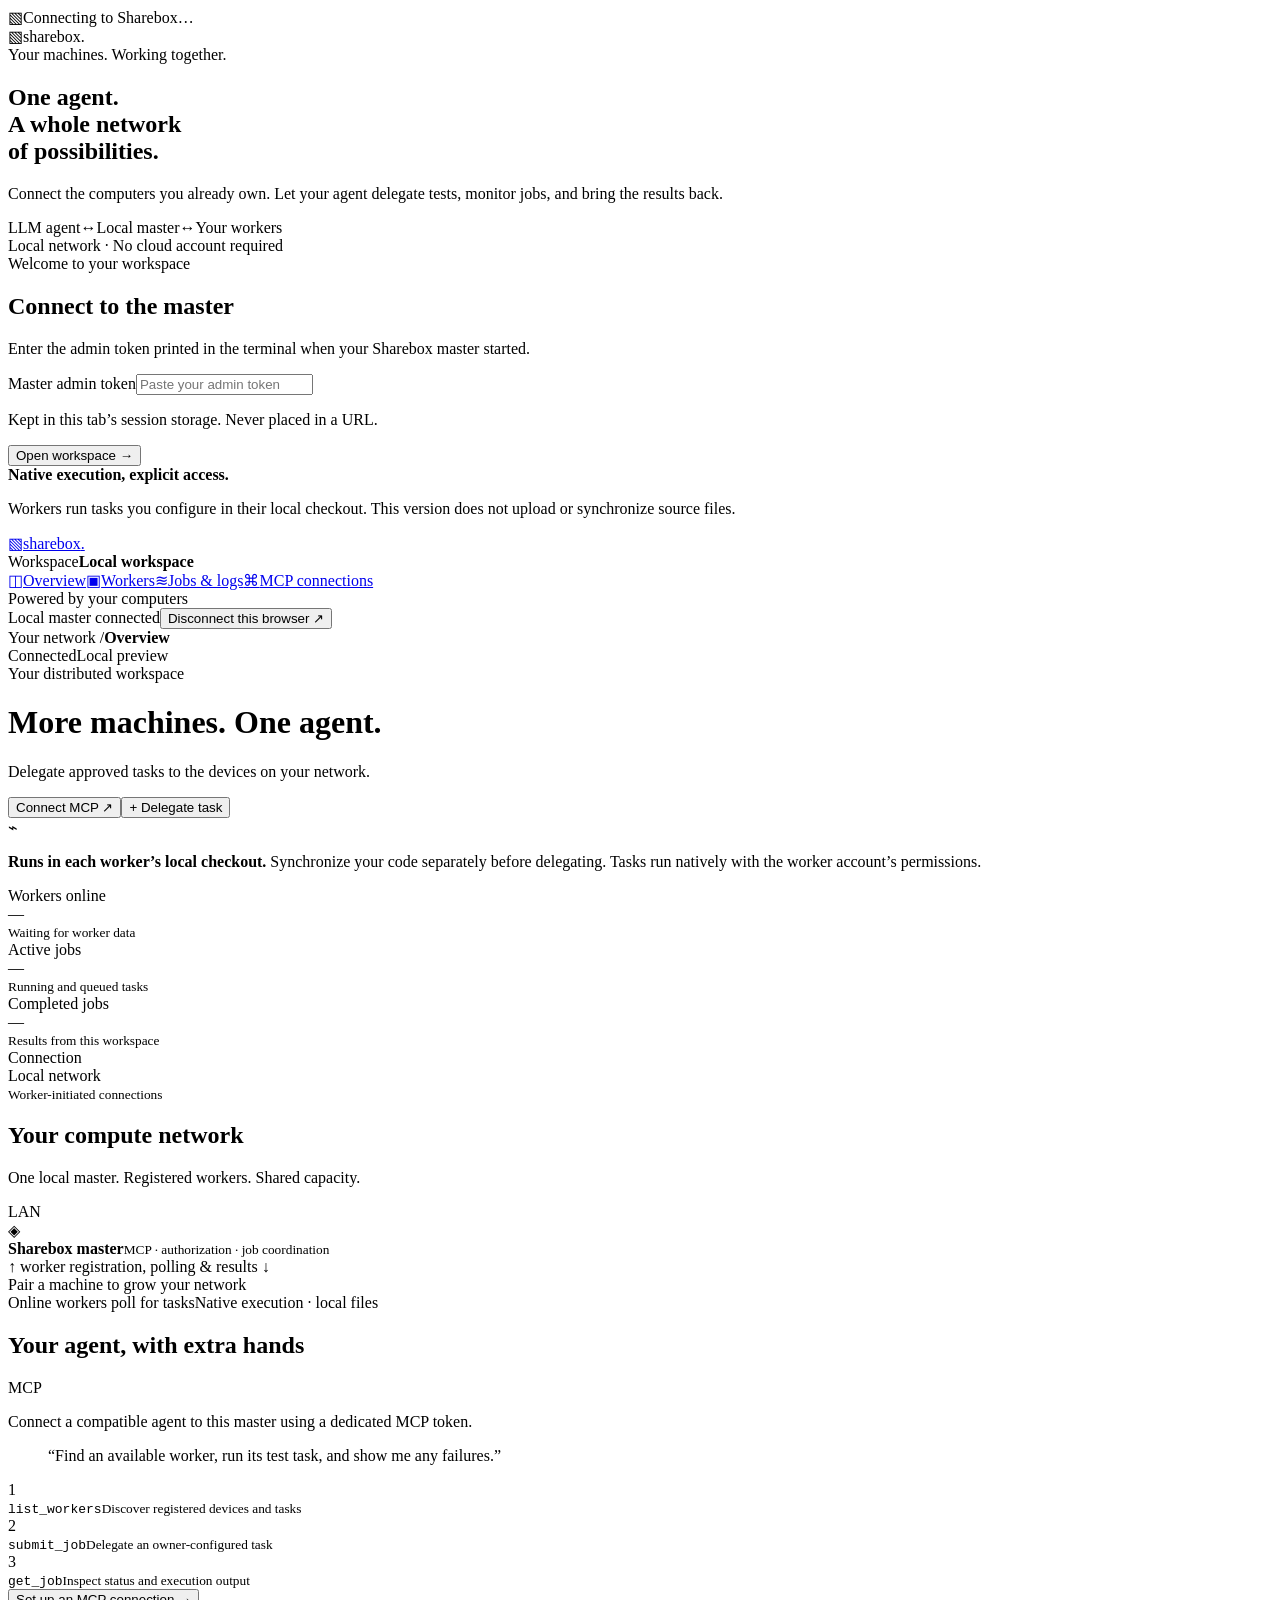
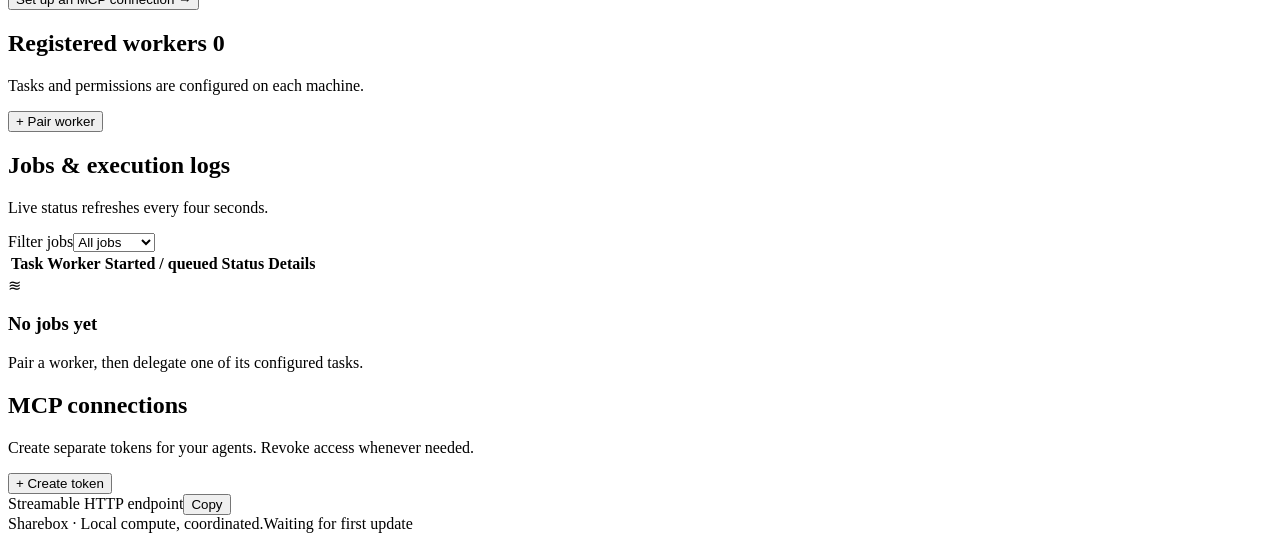
==== public/index.html @ 6efe87d8 "Build local Rust master, worker, dashboard and MCP with release automation" ====
<!doctype html>
<html lang="en">
<head>
  <meta charset="utf-8">
  <meta name="viewport" content="width=device-width,initial-scale=1">
  <meta name="color-scheme" content="light">
  <title>Sharebox · Your local compute network</title>
  <link rel="stylesheet" href="/style.css">
  <script src="/app.js" defer></script>
</head>
<body>
  <div id="loading" class="loading"><span class="logo">▧</span><span>Connecting to Sharebox…</span></div>
  <section id="login" class="login hidden" aria-labelledby="login-title">
    <div class="login-story">
      <div class="brand"><span class="logo">▧</span>sharebox<span class="brand-dot">.</span></div>
      <div><span class="eyebrow">Your machines. Working together.</span><h1>One agent.<br>A whole network<br>of possibilities.</h1><p>Connect the computers you already own. Let your agent delegate tests, monitor jobs, and bring the results back.</p><div class="story-flow"><span>LLM agent</span><b>↔</b><span>Local master</span><b>↔</b><span>Your workers</span></div></div>
      <div class="story-footer"><span class="dot"></span>Local network · No cloud account required</div>
    </div>
    <div class="login-form-wrap"><form id="login-form" class="login-form"><span class="eyebrow">Welcome to your workspace</span><h2 id="login-title">Connect to the master</h2><p>Enter the admin token printed in the terminal when your Sharebox master started.</p><label for="admin-token">Master admin token</label><input id="admin-token" name="token" type="password" required autocomplete="off" spellcheck="false" placeholder="Paste your admin token"><p class="input-help">Kept in this tab’s session storage. Never placed in a URL.</p><div id="login-error" class="alert hidden" role="alert"></div><button type="submit" class="btn primary full">Open workspace <span>→</span></button><div class="login-note"><strong>Native execution, explicit access.</strong><p>Workers run tasks you configure in their local checkout. This version does not upload or synchronize source files.</p></div></form></div>
  </section>
  <div id="app" class="app hidden">
    <aside>
      <a class="brand" href="#overview" aria-label="Sharebox overview"><span class="logo">▧</span>sharebox<span class="brand-dot">.</span></a>
      <div class="workspace"><span class="eyebrow">Workspace</span><strong id="workspace-name">Local workspace</strong><small id="master-host"></small></div>
      <nav aria-label="Main navigation"><a class="active" href="#overview"><span>◫</span>Overview</a><a href="#workers"><span>▣</span>Workers</a><a href="#jobs"><span>≋</span>Jobs & logs</a><a href="#connections"><span>⌘</span>MCP connections</a></nav>
      <div class="sidefoot"><span class="dot"></span>Powered by your computers<br><span id="connection-caption">Local master connected</span><button id="logout" class="text-btn">Disconnect this browser ↗</button></div>
    </aside>
    <div class="main"><header><div class="breadcrumb">Your network <span>/</span><strong id="breadcrumb">Overview</strong></div><div class="header-status"><span class="pill"><span id="connection-dot" class="dot"></span><span id="connection-state">Connected</span></span><span class="version">Local preview</span></div></header>
      <main id="overview">
        <div id="page-error" class="alert hidden" role="alert"></div>
        <div class="heading"><div><span class="eyebrow">Your distributed workspace</span><h1>More machines. One agent.</h1><p>Delegate approved tasks to the devices on your network.</p></div><div class="actions"><button class="btn" data-action="connect-mcp">Connect MCP ↗</button><button class="btn primary" data-action="new-job">+ Delegate task</button></div></div>
        <div class="notice"><span class="notice-icon">⌁</span><p><strong>Runs in each worker’s local checkout.</strong> Synchronize your code separately before delegating. Tasks run natively with the worker account’s permissions.</p></div>
        <section class="stats" aria-label="Network summary"><div class="stat"><span class="eyebrow">Workers online</span><div class="stat-value" id="stat-workers">—</div><small id="stat-workers-note">Waiting for worker data</small></div><div class="stat"><span class="eyebrow">Active jobs</span><div class="stat-value" id="stat-active">—</div><small id="stat-active-note">Running and queued tasks</small></div><div class="stat"><span class="eyebrow">Completed jobs</span><div class="stat-value" id="stat-completed">—</div><small id="stat-completed-note">Results from this workspace</small></div><div class="stat"><span class="eyebrow">Connection</span><div class="stat-value stat-word">Local network</div><small>Worker-initiated connections</small></div></section>
        <section class="network-grid"><div class="panel"><div class="panel-head"><div><h2>Your compute network</h2><p class="sub">One local master. Registered workers. Shared capacity.</p></div><span class="pill">LAN</span></div><div class="topology"><div class="topology-node master-node"><span class="node-symbol">◈</span><div><strong>Sharebox master</strong><small>MCP · authorization · job coordination</small></div></div><div class="topology-line">↑ worker registration, polling & results ↓</div><div id="topology-workers" class="topology-workers"><div class="topology-empty">Pair a machine to grow your network</div></div></div><div class="legend"><span><i class="dot"></i>Online workers poll for tasks</span><span>Native execution · local files</span></div></div><div class="panel agent-panel"><div class="panel-head"><h2>Your agent, with extra hands</h2><span class="eyebrow">MCP</span></div><p>Connect a compatible agent to this master using a dedicated MCP token.</p><blockquote>“Find an available worker, run its test task, and show me any failures.”</blockquote><div class="tool-step"><span>1</span><div><code>list_workers</code><small>Discover registered devices and tasks</small></div></div><div class="tool-step"><span>2</span><div><code>submit_job</code><small>Delegate an owner-configured task</small></div></div><div class="tool-step"><span>3</span><div><code>get_job</code><small>Inspect status and execution output</small></div></div><button class="btn lime full" data-action="connect-mcp">Set up an MCP connection →</button></div></section>
        <section id="workers" class="section"><div class="section-heading"><div><h2>Registered workers <span id="worker-count" class="count">0</span></h2><p class="sub">Tasks and permissions are configured on each machine.</p></div><button class="btn" data-action="pair">+ Pair worker</button></div><div id="worker-list" class="worker-list"></div></section>
        <section id="jobs" class="panel section"><div class="panel-head"><div><h2>Jobs & execution logs</h2><p class="sub">Live status refreshes every four seconds.</p></div><label class="filter-label"><span class="sr-only">Filter jobs</span><select id="job-filter"><option value="all">All jobs</option><option value="running">Running</option><option value="queued">Queued</option><option value="passed">Passed</option><option value="failed">Failed</option><option value="cancelled">Cancelled</option></select></label></div><div class="table-wrap"><table><thead><tr><th>Task</th><th>Worker</th><th>Started / queued</th><th>Status</th><th><span class="sr-only">Details</span></th></tr></thead><tbody id="job-list"></tbody></table></div><div id="jobs-empty" class="empty hidden"><span>≋</span><h3>No jobs yet</h3><p>Pair a worker, then delegate one of its configured tasks.</p></div></section>
        <section id="connections" class="panel section"><div class="panel-head"><div><h2>MCP connections</h2><p class="sub">Create separate tokens for your agents. Revoke access whenever needed.</p></div><button class="btn" data-action="connect-mcp">+ Create token</button></div><div class="endpoint"><span class="eyebrow">Streamable HTTP endpoint</span><code id="mcp-endpoint"></code><button class="text-btn" id="copy-endpoint">Copy</button></div><div id="token-list"></div></section>
        <footer><span>Sharebox · Local compute, coordinated.</span><span id="last-updated">Waiting for first update</span></footer>
      </main>
    </div>
  </div>
  <dialog id="modal" aria-labelledby="modal-title"><div class="modal-heading"><span class="eyebrow">Sharebox</span><button class="icon-btn" id="close-modal" aria-label="Close dialog">×</button></div><div id="modal-content"></div></dialog>
  <div id="toast" class="toast hidden" role="status"></div>
</body>
</html>
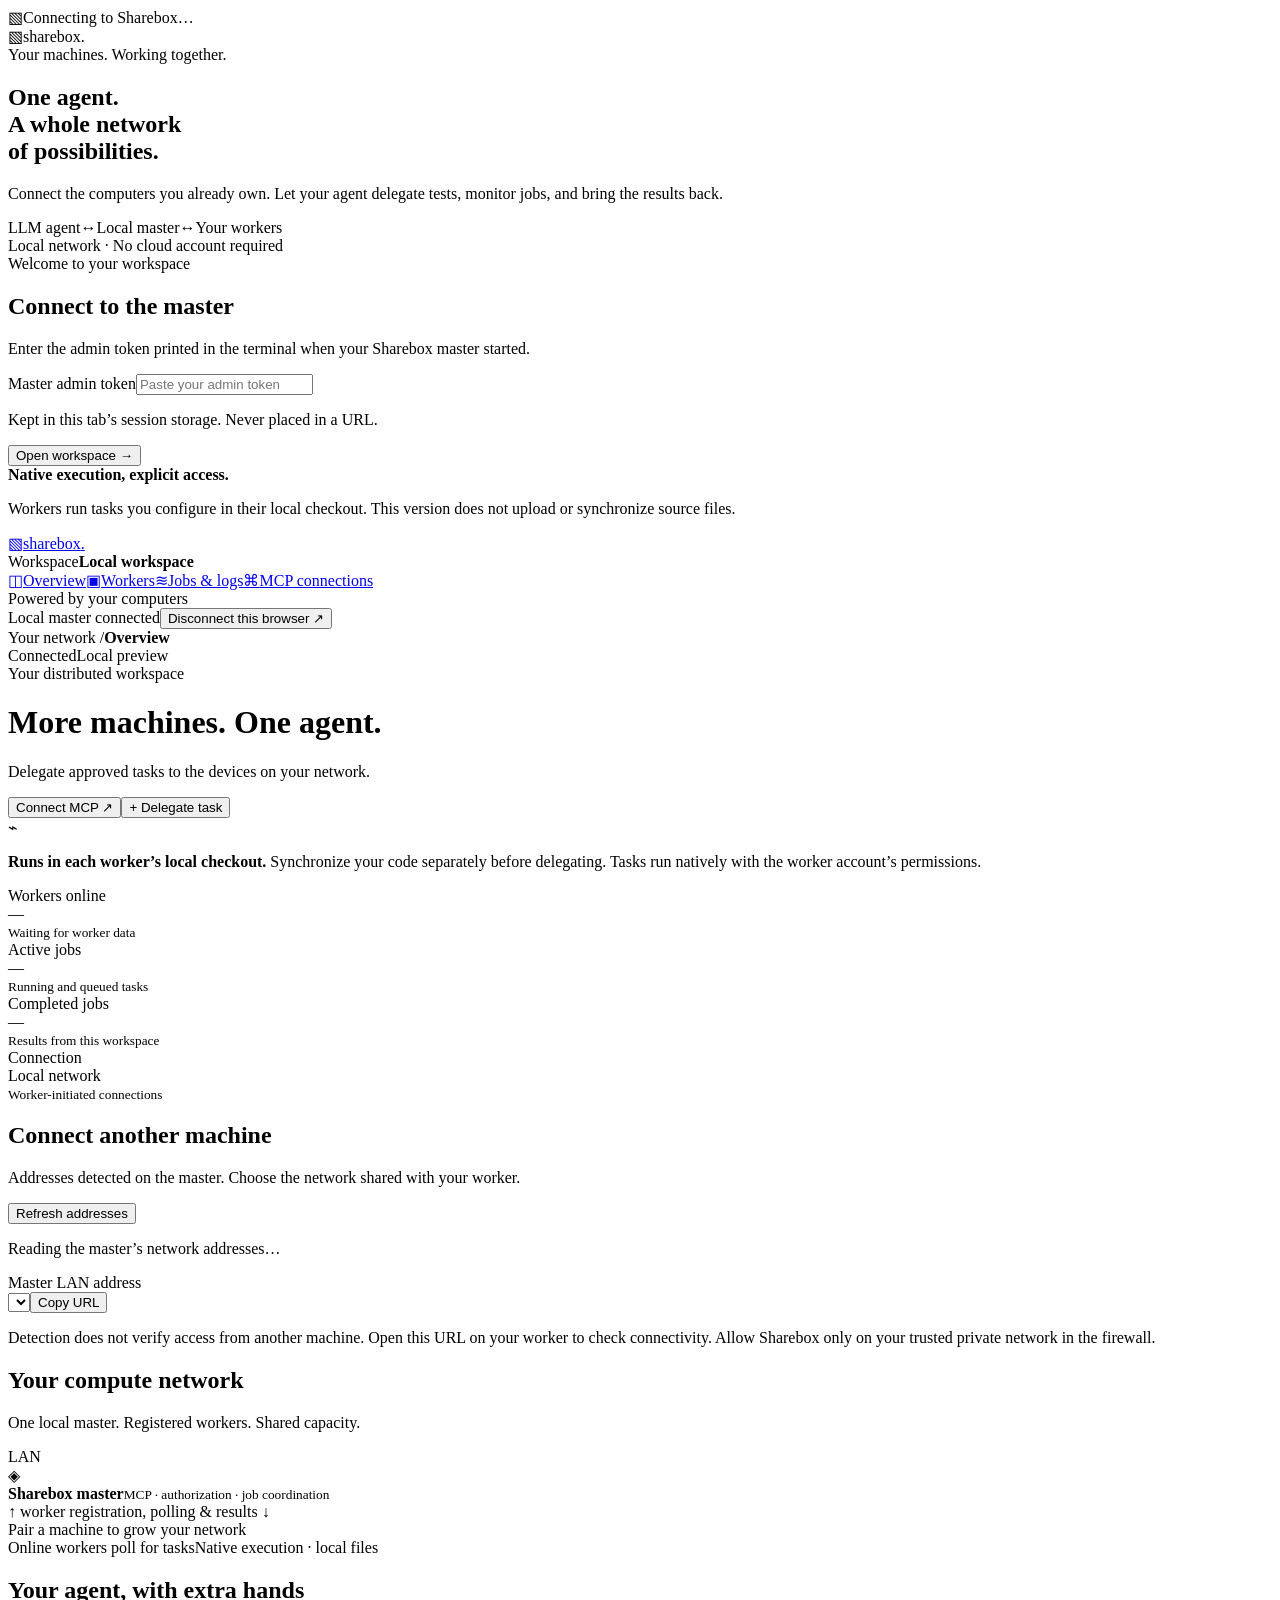
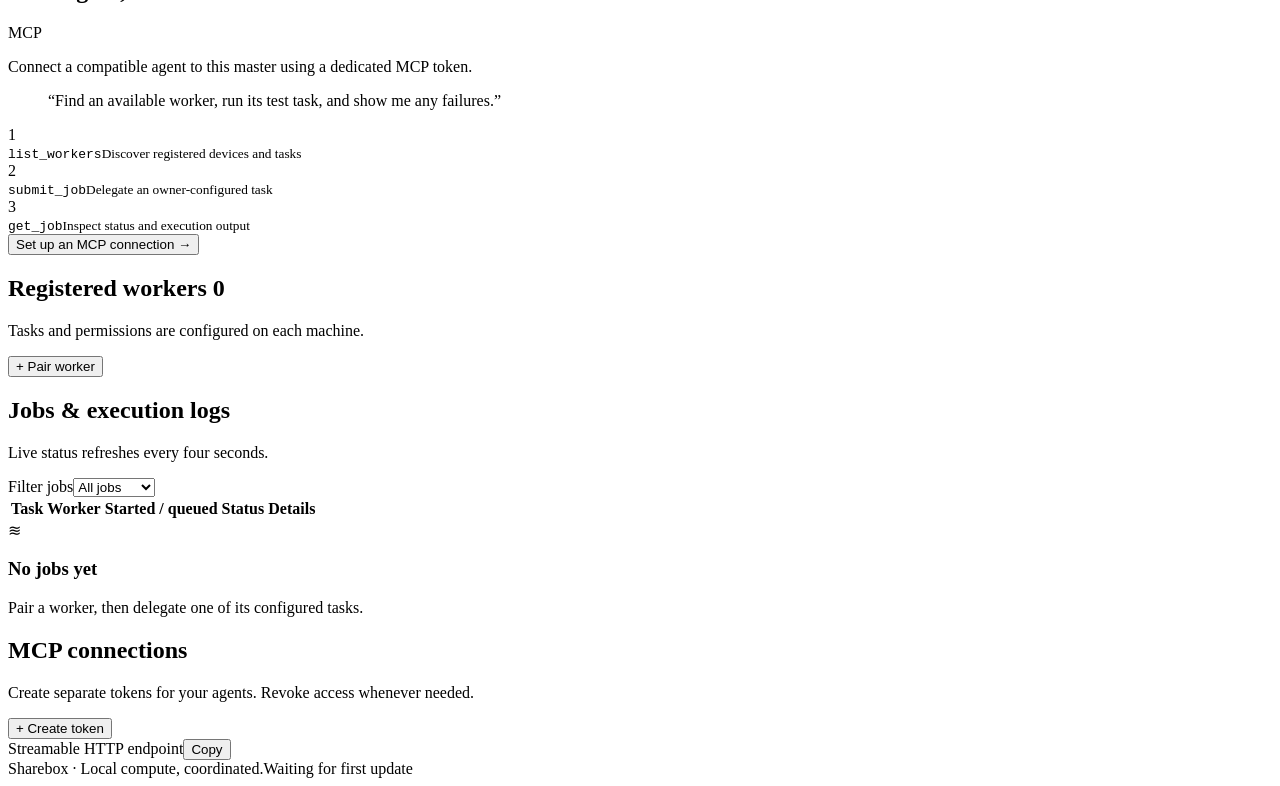
==== commit adade975: "Add native status icons, LAN address discovery, and bounded HTTP reads" ====
--- a/public/index.html
+++ b/public/index.html
@@ -31,6 +31,7 @@
         <div class="heading"><div><span class="eyebrow">Your distributed workspace</span><h1>More machines. One agent.</h1><p>Delegate approved tasks to the devices on your network.</p></div><div class="actions"><button class="btn" data-action="connect-mcp">Connect MCP ↗</button><button class="btn primary" data-action="new-job">+ Delegate task</button></div></div>
         <div class="notice"><span class="notice-icon">⌁</span><p><strong>Runs in each worker’s local checkout.</strong> Synchronize your code separately before delegating. Tasks run natively with the worker account’s permissions.</p></div>
         <section class="stats" aria-label="Network summary"><div class="stat"><span class="eyebrow">Workers online</span><div class="stat-value" id="stat-workers">—</div><small id="stat-workers-note">Waiting for worker data</small></div><div class="stat"><span class="eyebrow">Active jobs</span><div class="stat-value" id="stat-active">—</div><small id="stat-active-note">Running and queued tasks</small></div><div class="stat"><span class="eyebrow">Completed jobs</span><div class="stat-value" id="stat-completed">—</div><small id="stat-completed-note">Results from this workspace</small></div><div class="stat"><span class="eyebrow">Connection</span><div class="stat-value stat-word">Local network</div><small>Worker-initiated connections</small></div></section>
+        <section id="master-network" class="panel section" aria-labelledby="network-title"><div class="panel-head"><div><h2 id="network-title">Connect another machine</h2><p class="sub">Addresses detected on the master. Choose the network shared with your worker.</p></div><button class="btn" id="refresh-network">Refresh addresses</button></div><p id="network-status" role="status">Reading the master’s network addresses…</p><div id="network-addresses" class="hidden"><label for="lan-address">Master LAN address</label><div class="network-address-row"><select id="lan-address"></select><button class="btn" id="copy-lan-address">Copy URL</button></div><p class="input-help">Detection does not verify access from another machine. Open this URL on your worker to check connectivity. Allow Sharebox only on your trusted private network in the firewall.</p></div><p class="input-help" id="network-bind"></p></section>
         <section class="network-grid"><div class="panel"><div class="panel-head"><div><h2>Your compute network</h2><p class="sub">One local master. Registered workers. Shared capacity.</p></div><span class="pill">LAN</span></div><div class="topology"><div class="topology-node master-node"><span class="node-symbol">◈</span><div><strong>Sharebox master</strong><small>MCP · authorization · job coordination</small></div></div><div class="topology-line">↑ worker registration, polling & results ↓</div><div id="topology-workers" class="topology-workers"><div class="topology-empty">Pair a machine to grow your network</div></div></div><div class="legend"><span><i class="dot"></i>Online workers poll for tasks</span><span>Native execution · local files</span></div></div><div class="panel agent-panel"><div class="panel-head"><h2>Your agent, with extra hands</h2><span class="eyebrow">MCP</span></div><p>Connect a compatible agent to this master using a dedicated MCP token.</p><blockquote>“Find an available worker, run its test task, and show me any failures.”</blockquote><div class="tool-step"><span>1</span><div><code>list_workers</code><small>Discover registered devices and tasks</small></div></div><div class="tool-step"><span>2</span><div><code>submit_job</code><small>Delegate an owner-configured task</small></div></div><div class="tool-step"><span>3</span><div><code>get_job</code><small>Inspect status and execution output</small></div></div><button class="btn lime full" data-action="connect-mcp">Set up an MCP connection →</button></div></section>
         <section id="workers" class="section"><div class="section-heading"><div><h2>Registered workers <span id="worker-count" class="count">0</span></h2><p class="sub">Tasks and permissions are configured on each machine.</p></div><button class="btn" data-action="pair">+ Pair worker</button></div><div id="worker-list" class="worker-list"></div></section>
         <section id="jobs" class="panel section"><div class="panel-head"><div><h2>Jobs & execution logs</h2><p class="sub">Live status refreshes every four seconds.</p></div><label class="filter-label"><span class="sr-only">Filter jobs</span><select id="job-filter"><option value="all">All jobs</option><option value="running">Running</option><option value="queued">Queued</option><option value="passed">Passed</option><option value="failed">Failed</option><option value="cancelled">Cancelled</option></select></label></div><div class="table-wrap"><table><thead><tr><th>Task</th><th>Worker</th><th>Started / queued</th><th>Status</th><th><span class="sr-only">Details</span></th></tr></thead><tbody id="job-list"></tbody></table></div><div id="jobs-empty" class="empty hidden"><span>≋</span><h3>No jobs yet</h3><p>Pair a worker, then delegate one of its configured tasks.</p></div></section>
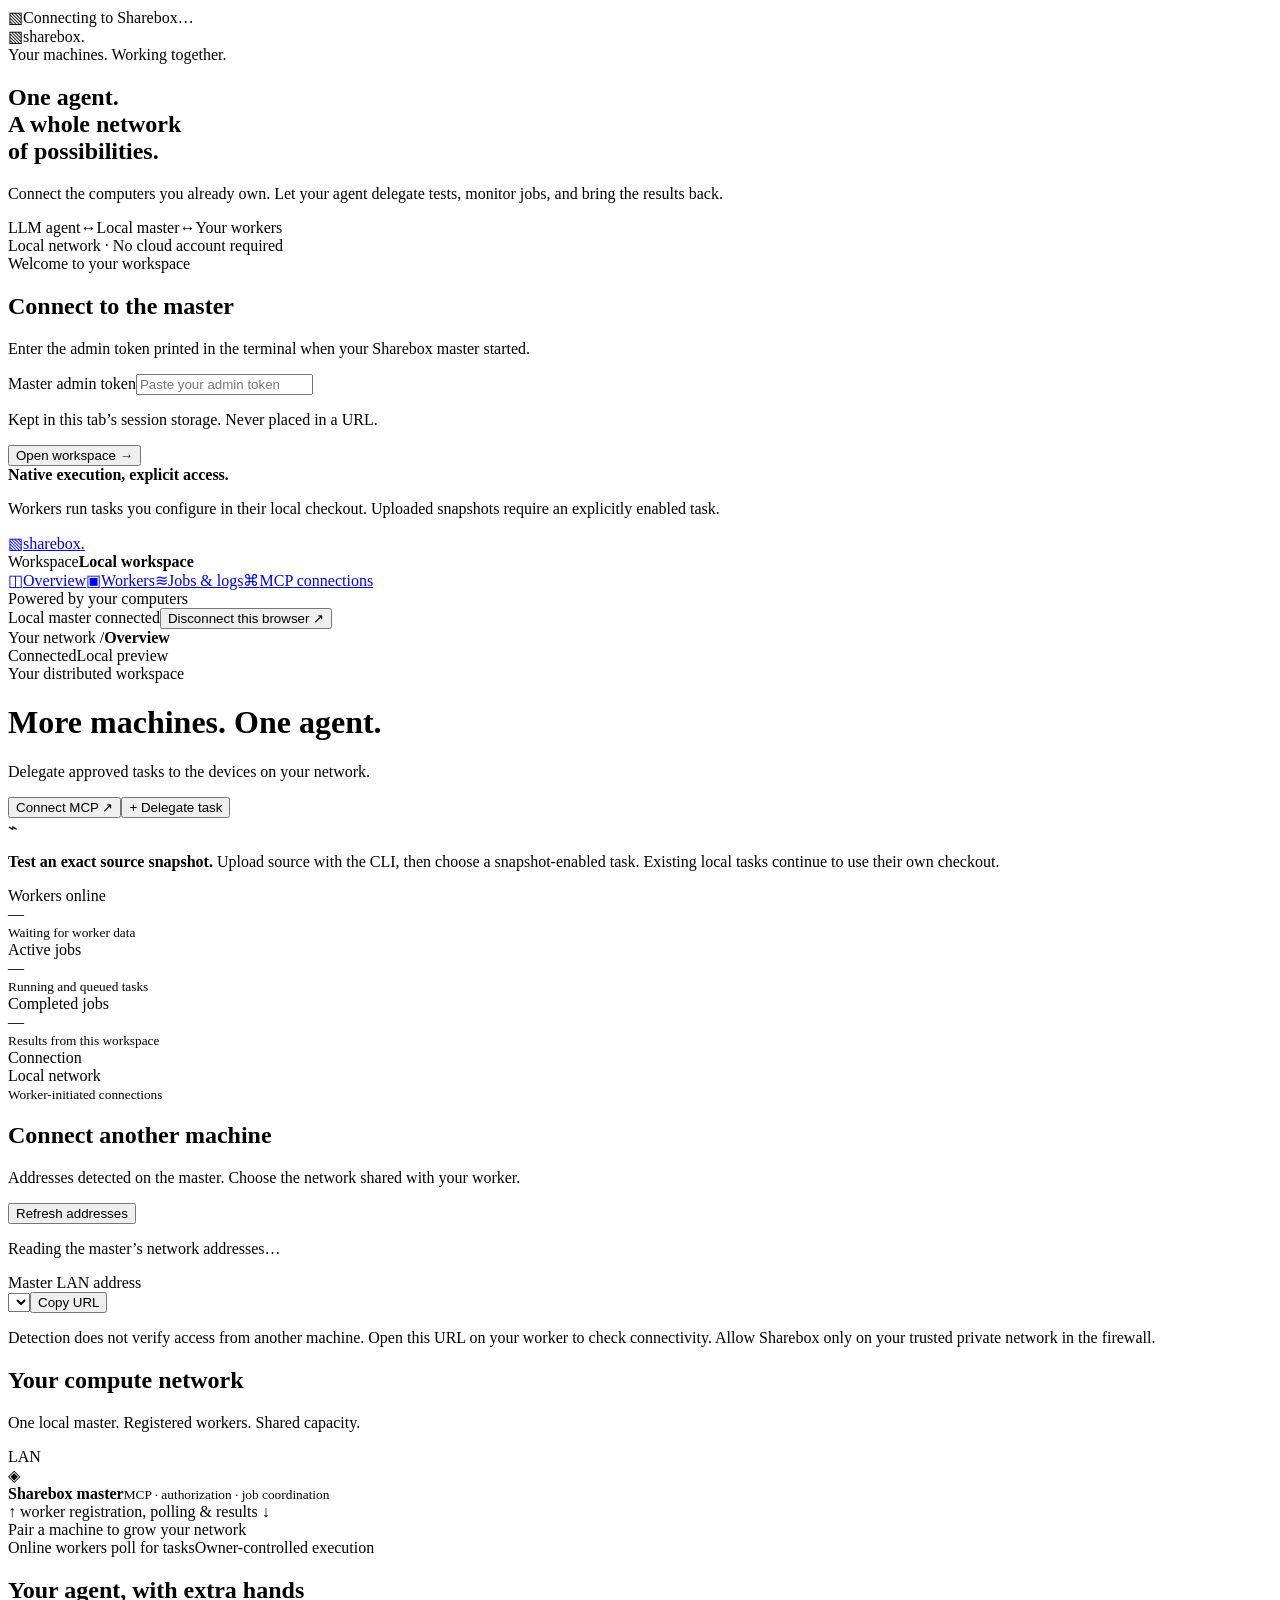
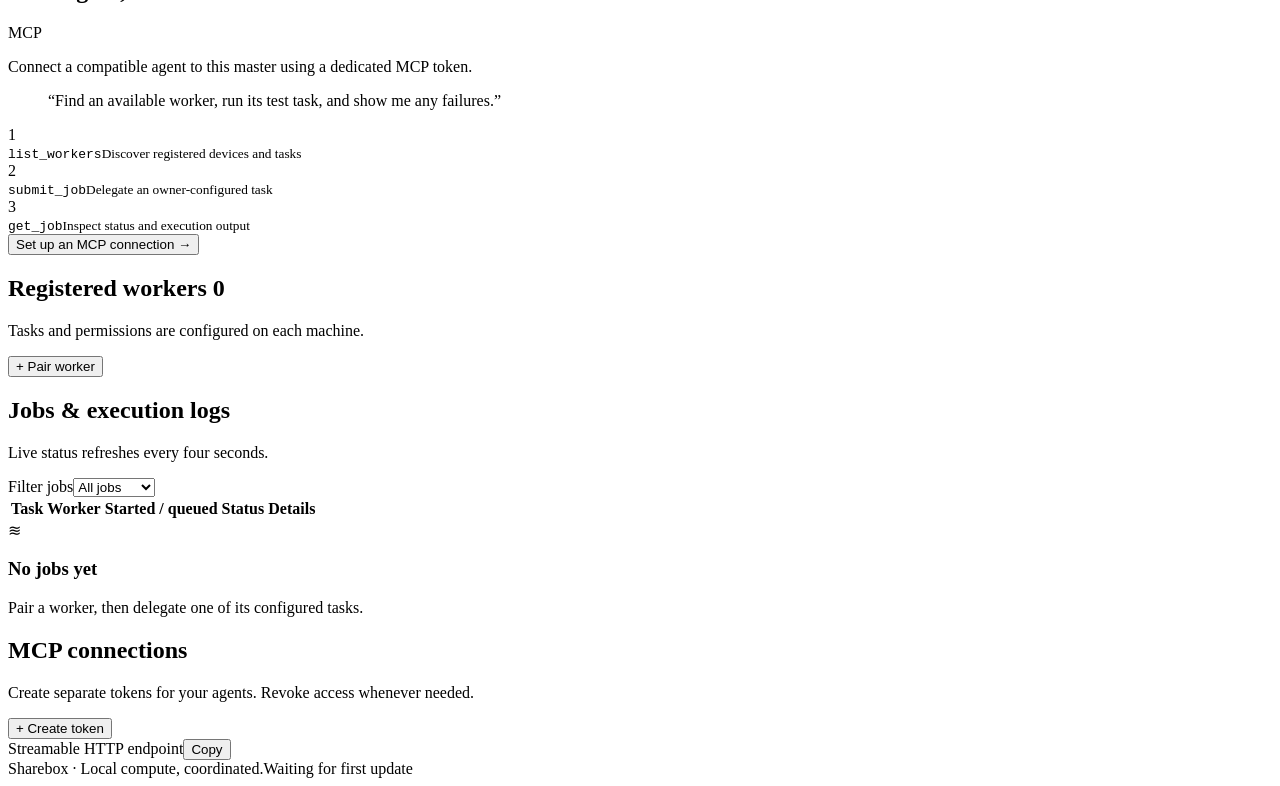
==== commit df097a0c: "Add verified source snapshots and opt-in native or Docker test execution" ====
--- a/public/index.html
+++ b/public/index.html
@@ -16,7 +16,7 @@
       <div><span class="eyebrow">Your machines. Working together.</span><h1>One agent.<br>A whole network<br>of possibilities.</h1><p>Connect the computers you already own. Let your agent delegate tests, monitor jobs, and bring the results back.</p><div class="story-flow"><span>LLM agent</span><b>↔</b><span>Local master</span><b>↔</b><span>Your workers</span></div></div>
       <div class="story-footer"><span class="dot"></span>Local network · No cloud account required</div>
     </div>
-    <div class="login-form-wrap"><form id="login-form" class="login-form"><span class="eyebrow">Welcome to your workspace</span><h2 id="login-title">Connect to the master</h2><p>Enter the admin token printed in the terminal when your Sharebox master started.</p><label for="admin-token">Master admin token</label><input id="admin-token" name="token" type="password" required autocomplete="off" spellcheck="false" placeholder="Paste your admin token"><p class="input-help">Kept in this tab’s session storage. Never placed in a URL.</p><div id="login-error" class="alert hidden" role="alert"></div><button type="submit" class="btn primary full">Open workspace <span>→</span></button><div class="login-note"><strong>Native execution, explicit access.</strong><p>Workers run tasks you configure in their local checkout. This version does not upload or synchronize source files.</p></div></form></div>
+    <div class="login-form-wrap"><form id="login-form" class="login-form"><span class="eyebrow">Welcome to your workspace</span><h2 id="login-title">Connect to the master</h2><p>Enter the admin token printed in the terminal when your Sharebox master started.</p><label for="admin-token">Master admin token</label><input id="admin-token" name="token" type="password" required autocomplete="off" spellcheck="false" placeholder="Paste your admin token"><p class="input-help">Kept in this tab’s session storage. Never placed in a URL.</p><div id="login-error" class="alert hidden" role="alert"></div><button type="submit" class="btn primary full">Open workspace <span>→</span></button><div class="login-note"><strong>Native execution, explicit access.</strong><p>Workers run tasks you configure in their local checkout. Uploaded snapshots require an explicitly enabled task.</p></div></form></div>
   </section>
   <div id="app" class="app hidden">
     <aside>
@@ -29,10 +29,10 @@
       <main id="overview">
         <div id="page-error" class="alert hidden" role="alert"></div>
         <div class="heading"><div><span class="eyebrow">Your distributed workspace</span><h1>More machines. One agent.</h1><p>Delegate approved tasks to the devices on your network.</p></div><div class="actions"><button class="btn" data-action="connect-mcp">Connect MCP ↗</button><button class="btn primary" data-action="new-job">+ Delegate task</button></div></div>
-        <div class="notice"><span class="notice-icon">⌁</span><p><strong>Runs in each worker’s local checkout.</strong> Synchronize your code separately before delegating. Tasks run natively with the worker account’s permissions.</p></div>
+        <div class="notice"><span class="notice-icon">⌁</span><p><strong>Test an exact source snapshot.</strong> Upload source with the CLI, then choose a snapshot-enabled task. Existing local tasks continue to use their own checkout.</p></div>
         <section class="stats" aria-label="Network summary"><div class="stat"><span class="eyebrow">Workers online</span><div class="stat-value" id="stat-workers">—</div><small id="stat-workers-note">Waiting for worker data</small></div><div class="stat"><span class="eyebrow">Active jobs</span><div class="stat-value" id="stat-active">—</div><small id="stat-active-note">Running and queued tasks</small></div><div class="stat"><span class="eyebrow">Completed jobs</span><div class="stat-value" id="stat-completed">—</div><small id="stat-completed-note">Results from this workspace</small></div><div class="stat"><span class="eyebrow">Connection</span><div class="stat-value stat-word">Local network</div><small>Worker-initiated connections</small></div></section>
         <section id="master-network" class="panel section" aria-labelledby="network-title"><div class="panel-head"><div><h2 id="network-title">Connect another machine</h2><p class="sub">Addresses detected on the master. Choose the network shared with your worker.</p></div><button class="btn" id="refresh-network">Refresh addresses</button></div><p id="network-status" role="status">Reading the master’s network addresses…</p><div id="network-addresses" class="hidden"><label for="lan-address">Master LAN address</label><div class="network-address-row"><select id="lan-address"></select><button class="btn" id="copy-lan-address">Copy URL</button></div><p class="input-help">Detection does not verify access from another machine. Open this URL on your worker to check connectivity. Allow Sharebox only on your trusted private network in the firewall.</p></div><p class="input-help" id="network-bind"></p></section>
-        <section class="network-grid"><div class="panel"><div class="panel-head"><div><h2>Your compute network</h2><p class="sub">One local master. Registered workers. Shared capacity.</p></div><span class="pill">LAN</span></div><div class="topology"><div class="topology-node master-node"><span class="node-symbol">◈</span><div><strong>Sharebox master</strong><small>MCP · authorization · job coordination</small></div></div><div class="topology-line">↑ worker registration, polling & results ↓</div><div id="topology-workers" class="topology-workers"><div class="topology-empty">Pair a machine to grow your network</div></div></div><div class="legend"><span><i class="dot"></i>Online workers poll for tasks</span><span>Native execution · local files</span></div></div><div class="panel agent-panel"><div class="panel-head"><h2>Your agent, with extra hands</h2><span class="eyebrow">MCP</span></div><p>Connect a compatible agent to this master using a dedicated MCP token.</p><blockquote>“Find an available worker, run its test task, and show me any failures.”</blockquote><div class="tool-step"><span>1</span><div><code>list_workers</code><small>Discover registered devices and tasks</small></div></div><div class="tool-step"><span>2</span><div><code>submit_job</code><small>Delegate an owner-configured task</small></div></div><div class="tool-step"><span>3</span><div><code>get_job</code><small>Inspect status and execution output</small></div></div><button class="btn lime full" data-action="connect-mcp">Set up an MCP connection →</button></div></section>
+        <section class="network-grid"><div class="panel"><div class="panel-head"><div><h2>Your compute network</h2><p class="sub">One local master. Registered workers. Shared capacity.</p></div><span class="pill">LAN</span></div><div class="topology"><div class="topology-node master-node"><span class="node-symbol">◈</span><div><strong>Sharebox master</strong><small>MCP · authorization · job coordination</small></div></div><div class="topology-line">↑ worker registration, polling & results ↓</div><div id="topology-workers" class="topology-workers"><div class="topology-empty">Pair a machine to grow your network</div></div></div><div class="legend"><span><i class="dot"></i>Online workers poll for tasks</span><span>Owner-controlled execution</span></div></div><div class="panel agent-panel"><div class="panel-head"><h2>Your agent, with extra hands</h2><span class="eyebrow">MCP</span></div><p>Connect a compatible agent to this master using a dedicated MCP token.</p><blockquote>“Find an available worker, run its test task, and show me any failures.”</blockquote><div class="tool-step"><span>1</span><div><code>list_workers</code><small>Discover registered devices and tasks</small></div></div><div class="tool-step"><span>2</span><div><code>submit_job</code><small>Delegate an owner-configured task</small></div></div><div class="tool-step"><span>3</span><div><code>get_job</code><small>Inspect status and execution output</small></div></div><button class="btn lime full" data-action="connect-mcp">Set up an MCP connection →</button></div></section>
         <section id="workers" class="section"><div class="section-heading"><div><h2>Registered workers <span id="worker-count" class="count">0</span></h2><p class="sub">Tasks and permissions are configured on each machine.</p></div><button class="btn" data-action="pair">+ Pair worker</button></div><div id="worker-list" class="worker-list"></div></section>
         <section id="jobs" class="panel section"><div class="panel-head"><div><h2>Jobs & execution logs</h2><p class="sub">Live status refreshes every four seconds.</p></div><label class="filter-label"><span class="sr-only">Filter jobs</span><select id="job-filter"><option value="all">All jobs</option><option value="running">Running</option><option value="queued">Queued</option><option value="passed">Passed</option><option value="failed">Failed</option><option value="cancelled">Cancelled</option></select></label></div><div class="table-wrap"><table><thead><tr><th>Task</th><th>Worker</th><th>Started / queued</th><th>Status</th><th><span class="sr-only">Details</span></th></tr></thead><tbody id="job-list"></tbody></table></div><div id="jobs-empty" class="empty hidden"><span>≋</span><h3>No jobs yet</h3><p>Pair a worker, then delegate one of its configured tasks.</p></div></section>
         <section id="connections" class="panel section"><div class="panel-head"><div><h2>MCP connections</h2><p class="sub">Create separate tokens for your agents. Revoke access whenever needed.</p></div><button class="btn" data-action="connect-mcp">+ Create token</button></div><div class="endpoint"><span class="eyebrow">Streamable HTTP endpoint</span><code id="mcp-endpoint"></code><button class="text-btn" id="copy-endpoint">Copy</button></div><div id="token-list"></div></section>
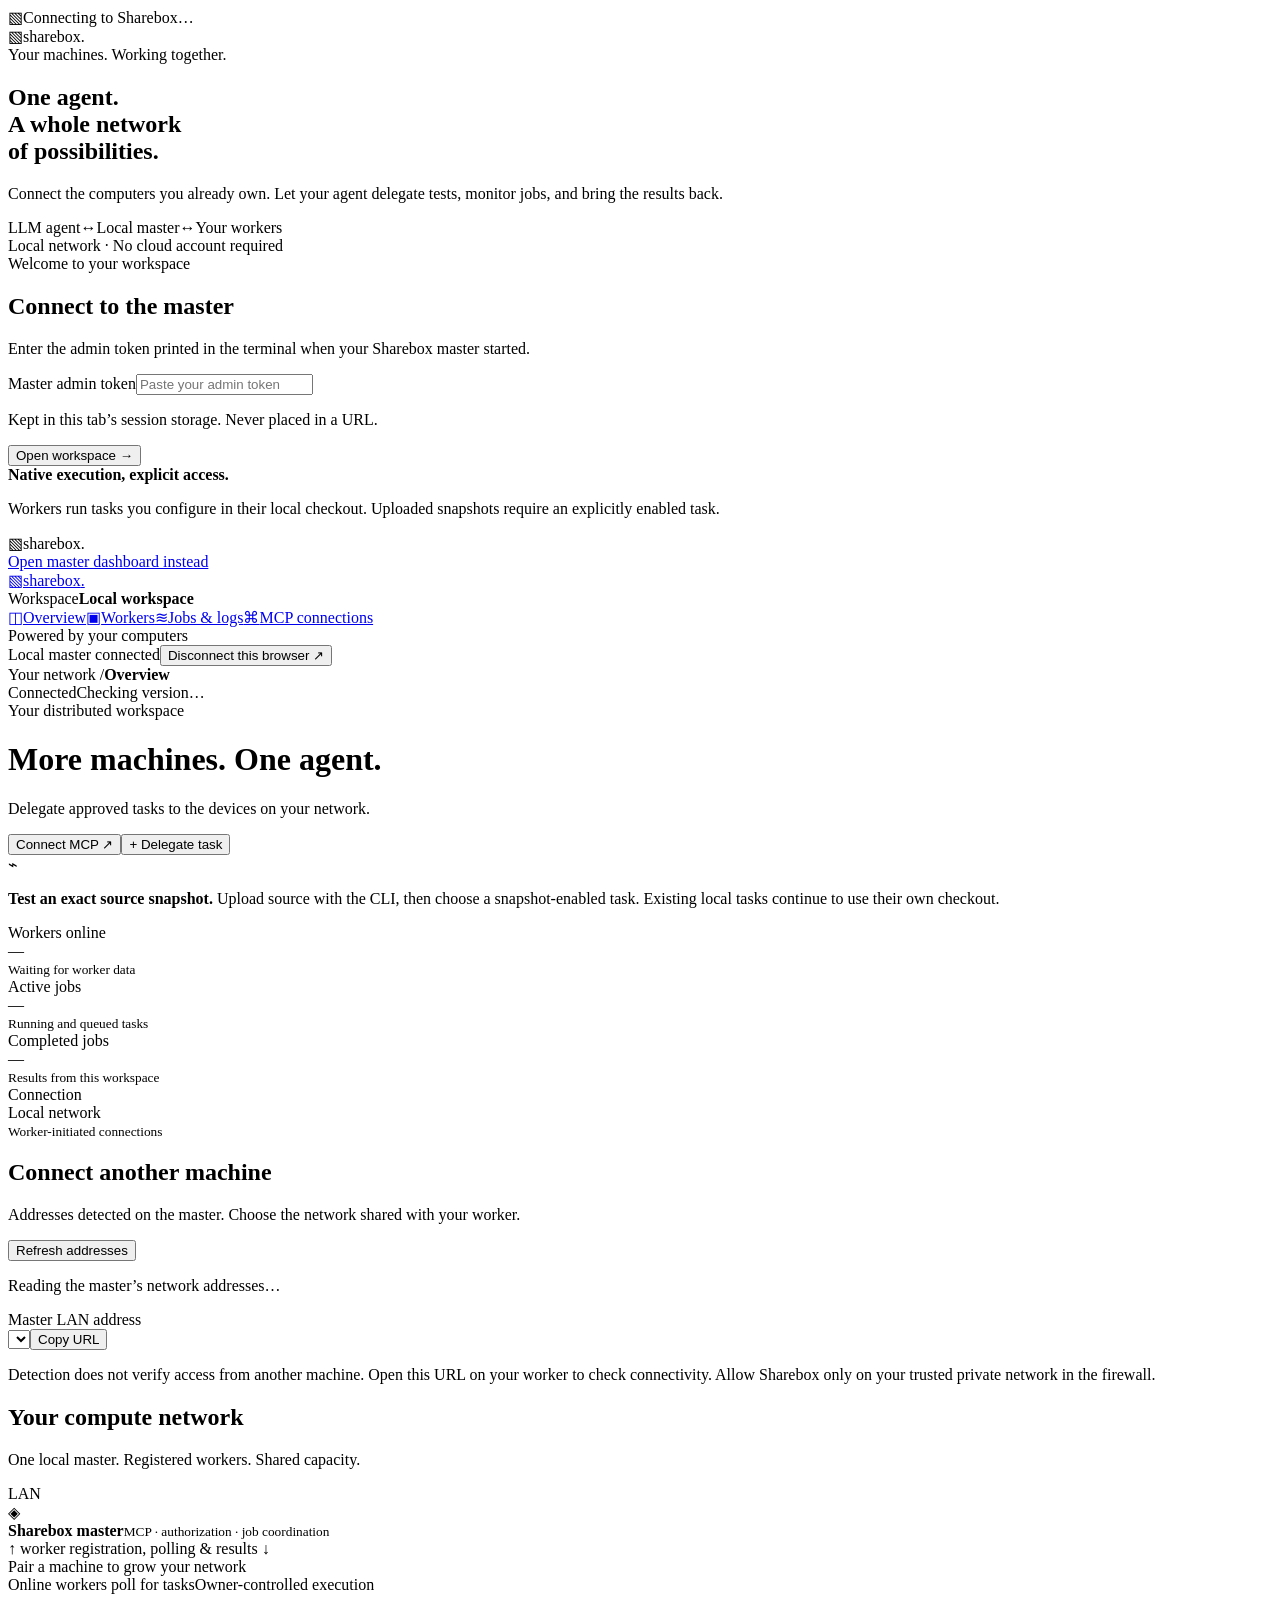
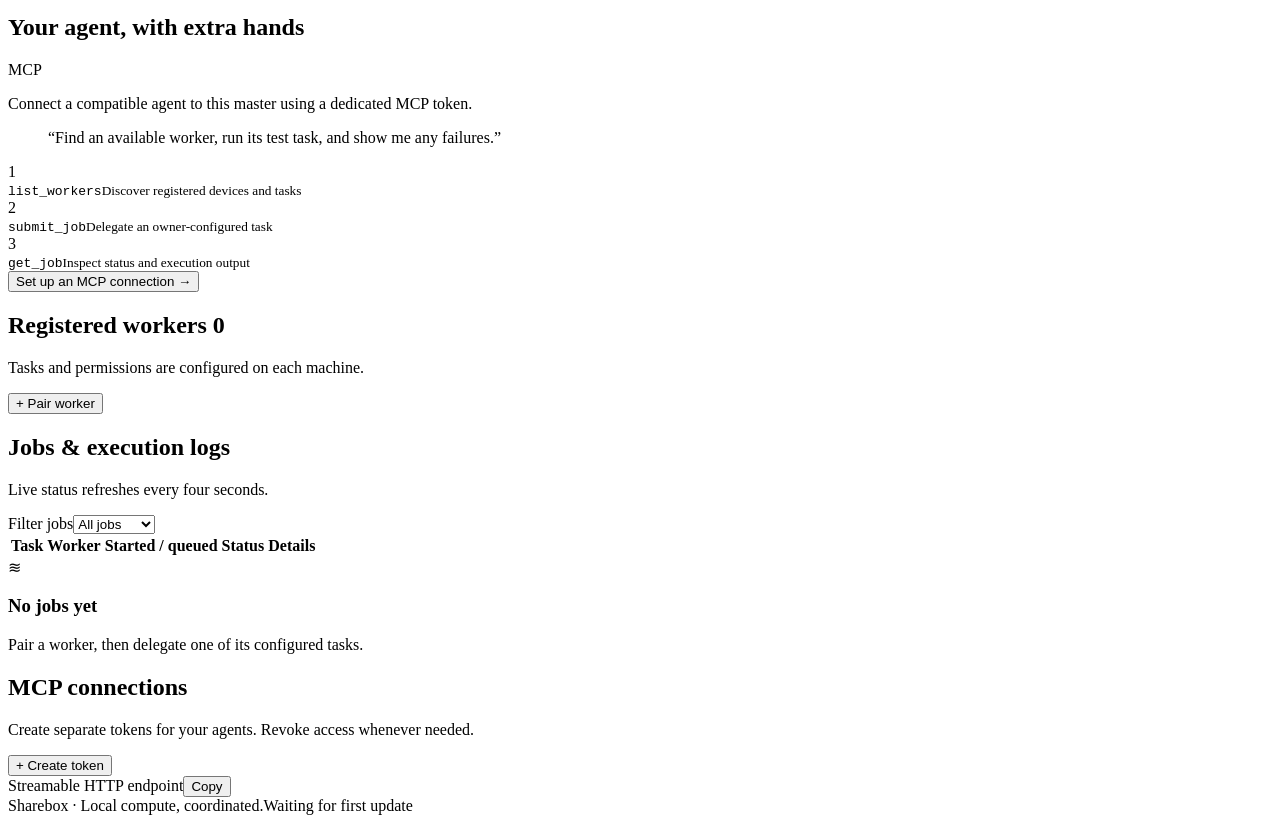
==== commit ca2ea40e: "feat: guide local worker registration and Docker sandbox setup" ====
--- a/public/index.html
+++ b/public/index.html
@@ -18,6 +18,7 @@
     </div>
     <div class="login-form-wrap"><form id="login-form" class="login-form"><span class="eyebrow">Welcome to your workspace</span><h2 id="login-title">Connect to the master</h2><p>Enter the admin token printed in the terminal when your Sharebox master started.</p><label for="admin-token">Master admin token</label><input id="admin-token" name="token" type="password" required autocomplete="off" spellcheck="false" placeholder="Paste your admin token"><p class="input-help">Kept in this tab’s session storage. Never placed in a URL.</p><div id="login-error" class="alert hidden" role="alert"></div><button type="submit" class="btn primary full">Open workspace <span>→</span></button><div class="login-note"><strong>Native execution, explicit access.</strong><p>Workers run tasks you configure in their local checkout. Uploaded snapshots require an explicitly enabled task.</p></div></form></div>
   </section>
+  <section id="registration" class="registration hidden" aria-labelledby="registration-title"><div class="brand"><span class="logo">▧</span>sharebox<span class="brand-dot">.</span></div><div class="panel registration-panel" id="registration-content"></div><a class="text-btn" href="/">Open master dashboard instead</a></section>
   <div id="app" class="app hidden">
     <aside>
       <a class="brand" href="#overview" aria-label="Sharebox overview"><span class="logo">▧</span>sharebox<span class="brand-dot">.</span></a>
@@ -25,7 +26,7 @@
       <nav aria-label="Main navigation"><a class="active" href="#overview"><span>◫</span>Overview</a><a href="#workers"><span>▣</span>Workers</a><a href="#jobs"><span>≋</span>Jobs & logs</a><a href="#connections"><span>⌘</span>MCP connections</a></nav>
       <div class="sidefoot"><span class="dot"></span>Powered by your computers<br><span id="connection-caption">Local master connected</span><button id="logout" class="text-btn">Disconnect this browser ↗</button></div>
     </aside>
-    <div class="main"><header><div class="breadcrumb">Your network <span>/</span><strong id="breadcrumb">Overview</strong></div><div class="header-status"><span class="pill"><span id="connection-dot" class="dot"></span><span id="connection-state">Connected</span></span><span class="version">Local preview</span></div></header>
+    <div class="main"><header><div class="breadcrumb">Your network <span>/</span><strong id="breadcrumb">Overview</strong></div><div class="header-status"><span class="pill"><span id="connection-dot" class="dot"></span><span id="connection-state">Connected</span></span><span class="version" id="master-version">Checking version…</span></div></header>
       <main id="overview">
         <div id="page-error" class="alert hidden" role="alert"></div>
         <div class="heading"><div><span class="eyebrow">Your distributed workspace</span><h1>More machines. One agent.</h1><p>Delegate approved tasks to the devices on your network.</p></div><div class="actions"><button class="btn" data-action="connect-mcp">Connect MCP ↗</button><button class="btn primary" data-action="new-job">+ Delegate task</button></div></div>
